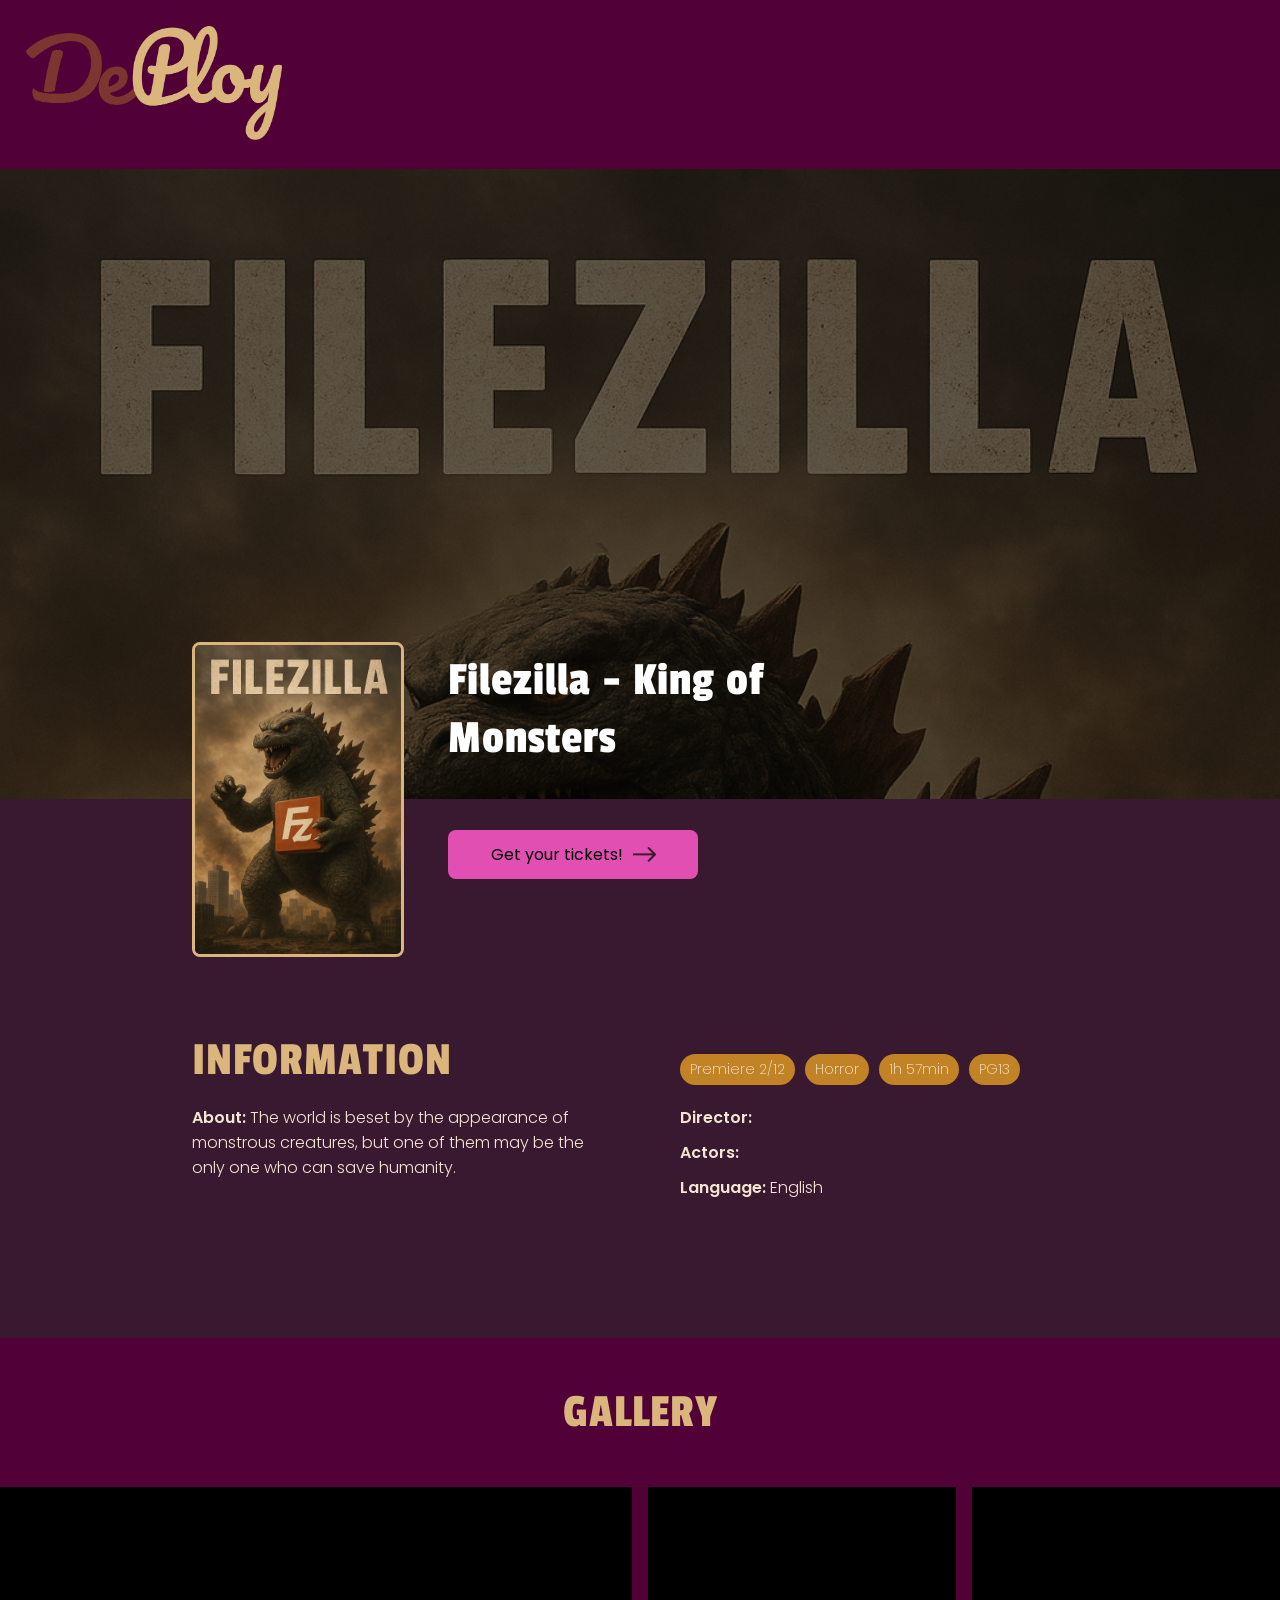
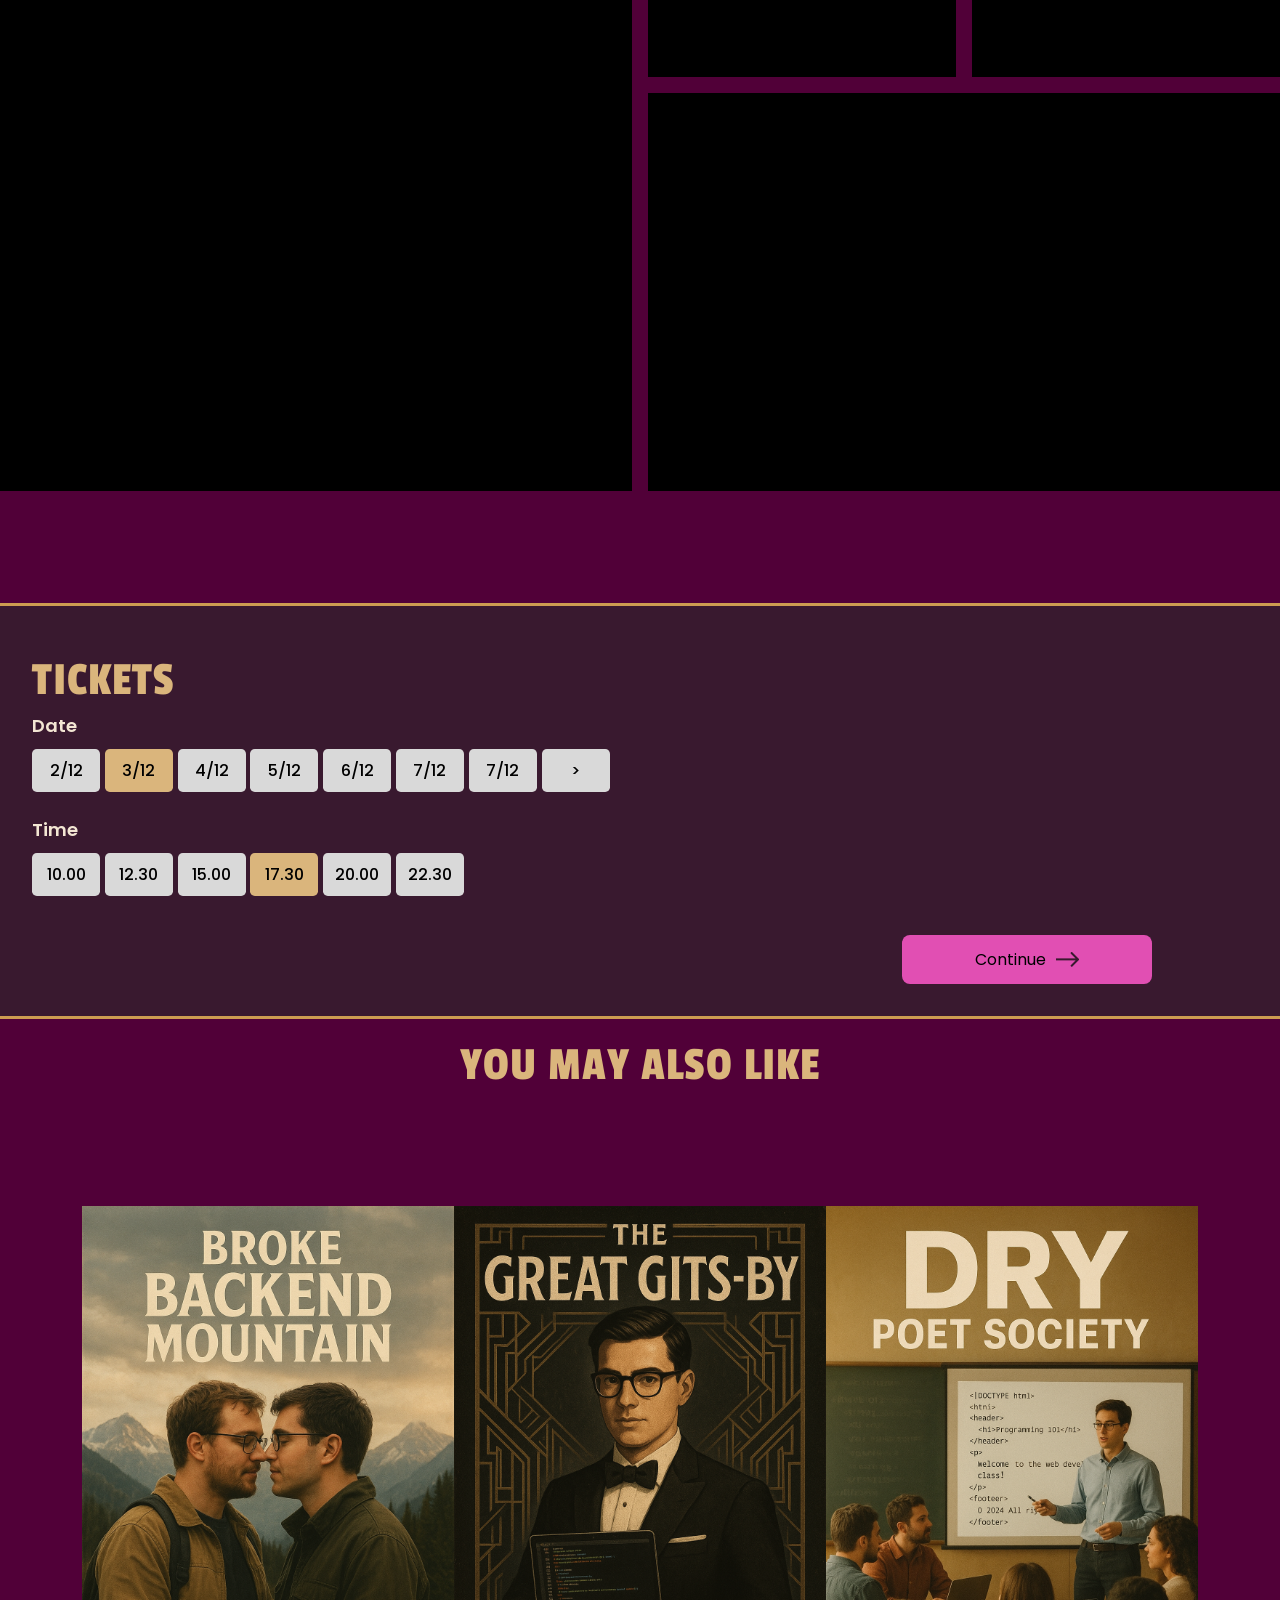
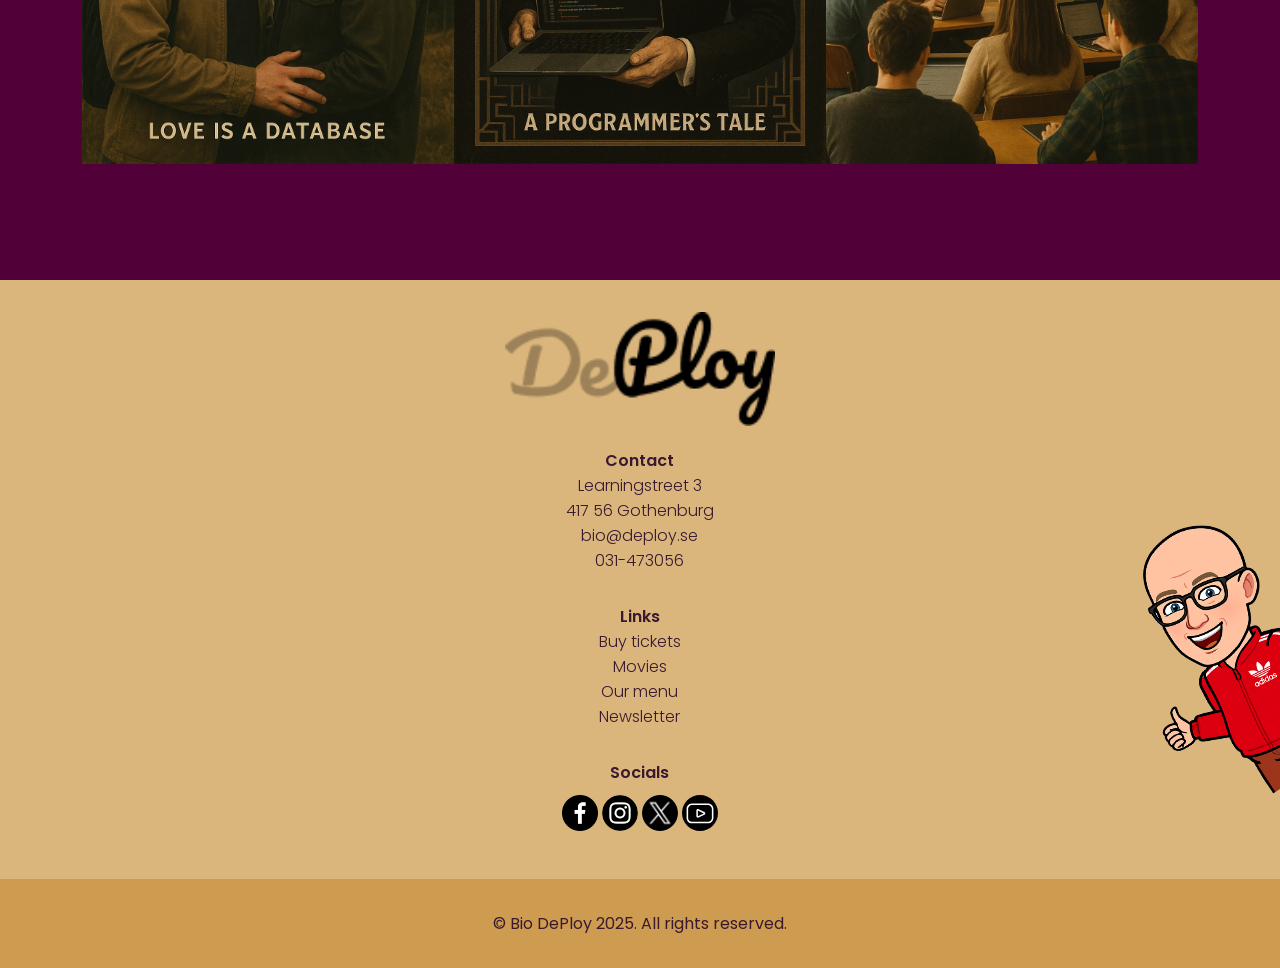
==== moviepage.html @ 93028e11 "please work" ====
<!DOCTYPE html>
<html lang="en">
<head>
    <meta charset="UTF-8">
    <meta name="viewport" content="width=device-width, initial-scale=1.0">
    <title>Document</title>

    <link rel="stylesheet" href="style.css">
</head>
<body>
   
    <header>
        <img class="logo" src="images/Logga(1).png">
   </header>
        <section class="movie-presentation">

            <!-- BACKGROUND IMAGE, MOVIE POSTER, H1 & BUTTON -->
            <div class="image-container"> 
                <h1>Filezilla - King of Monsters</h1>
                <img class="moviepage-poster" src="images/FILEZILLA.png">
                <button class="button-info">Get your tickets! <img src="images/button-arrow.png"></button>
            </div>
    
        </section>
            
            <section class="movie-information">
            <h2>Information</h2>
            <div class="info-boxes">
                <div class="info-box">Premiere 2/12</div>
                <div class="info-box">Horror</div>
                <div class="info-box">1h 57min</div>
                <div class="info-box">PG13</div>
            </div>
            <p><strong>About:</strong> The world is beset by the appearance of monstrous creatures, 
                but one of them may be the only one who can save humanity.</p>
            <div class="movie-information-details">
                <p><strong>Director:</strong> </p>
                <p><strong>Actors:</strong> </p>
                <p><strong>Language:</strong> English</p>        
            </div>
            
        </section>
            
        <!--GALLERY-->
        <div class="secondary-background gallery-carousel">
            <h2>GALLERY</h2>
            <div class="carousel-container">
                <img class="carousel-img" src="images/Brokebackend.png">
                <img class="carousel-img" src="images/GreatGitsby.png">
                <img class="carousel-img" src="images/drypoet.png">
            </div>
        </div>
        
        <div class="secondary-background" id="gallery-grid">
            <h2>GALLERY</h2>
            <div class="gallery-grid-container">
                <div></div>
                <div></div>
                <div></div>
                <div></div>
                <div></div>
                <div></div>
                <div></div>
                <div></div>
                
            </div>
        </div>

        <div class="divider-gold"></div>

        <!-- BOOKING MODULE -->
        <section class="booking-module">
            <div class="booking-module-text">
                <h2>Tickets</h2>
                <p><strong>Date</strong></p>
            </div>
            <div class="date-block-container">
                <div class="date-block">2/12</div>
                <div class="date-block" id="date-block-selected">3/12</div>
                <div class="date-block">4/12</div>
                <div class="date-block">5/12</div>
                <div class="date-block">6/12</div>
                <div class="date-block">7/12</div>
                <div class="date-block">7/12</div>
                <div class="date-block" id="more">></div>
            </div>
            <div class="booking-module-text">
                <p><strong>Time</strong></p>
            </div>
            <div class="time-block-container">
                <div class="time-block">10.00</div>
                <div class="time-block">12.30</div>
                <div class="time-block">15.00</div>
                <div class="time-block" id="date-block-selected">17.30</div>
                <div class="time-block">20.00</div>
                <div class="time-block">22.30</div>
            </div>
            <button class="button-info">Continue<img src="images/button-arrow.png"></button>
        </section>
<div class="divider-gold"></div>

    <!--CAROUSEL-->
    <div class="secondary-background">
        <h2>YOU MAY ALSO LIKE</h2>
        <div class="carousel-container">
            <img class="carousel-img" src="images/Brokebackend.png">
            <img class="carousel-img" src="images/GreatGitsby.png">
            <img class="carousel-img" src="images/drypoet.png">
        </div>
    </div>

<footer>
    <div class="footer-grid">
            <img class="logo" src="images/logo-black.png">
        <section class="p1">
            <p><strong>Contact</strong><br>
                Learningstreet 3<br>
                417 56 Gothenburg<br>
                
                bio@deploy.se<br>
                031-473056<br>        
            </p>
        </section>
        
        <section class="p2">
            <p><strong>Links</strong><br>
                Buy tickets<br>
                Movies<br>
                Our menu<br>
                Newsletter<br>
            </p>
        </section>
        
        <section class="p3">
            <p><strong>Socials</strong></p>
        </section>
        <section class="grid-logos">
            <img class="fb" src="images/fb-logo.svg">
            <img class="ig" src="images/ig-logo.svg">
            <img class="x" src="images/x-logo.svg">
            <img class="yt" src="images/yt-logo.svg">
        </section>
    </div>
    <img class="hans" src="images/hans-approves.png">
    <section class="copyright">
        &copy; Bio DePloy 2025. All rights reserved.
    </section>
    </footer>

    
</body>
</html>
---- style.css ----
@import url('https://fonts.googleapis.com/css2?family=Great+Vibes&family=Londrina+Sketch&family=Noto+Serif+Oriya:wght@400..700&family=Passion+One:wght@400;700;900&family=Permanent+Marker&family=Poppins:ital,wght@0,100;0,200;0,300;0,400;0,500;0,600;0,700;0,800;0,900;1,100;1,200;1,300;1,400;1,500;1,600;1,700;1,800;1,900&family=Roboto+Mono:ital,wght@0,100..700;1,100..700&family=Story+Script&display=swap');


:root {
    --primary-bg-color: #39192F;
    --secondary-bg-color: #510038;
    --contrast-color:#DAB57C;
    --contrast-button:#CD9C51;
    --gold-100: #C18325;
    --primary-txt-color:#F3E6D3;
    --main-button-color:#E14FB3;
    --primary-font-family: 'Passion One', sans-serif;
    --p-font-family: 'Poppins', sans-serif;
    --light-grey: #D9D9D9;
}

* {
  margin: 0;
  box-sizing: border-box;
}

body{
    background-color: var(--primary-bg-color);
    size: 16px;
 }

 h1 {
  font-family: Passion One;
  color: var(--primary-txt-color);
  font-size: 40px;
  font-weight: normal;
  letter-spacing: 1px;
 }

 h2{
    text-align: center;
    font-size: 30px;
    font-family: var(--primary-font-family);
    color:var(--primary-txt-color);
    text-transform: uppercase;
    font-weight: normal;
    letter-spacing: 1px;
}

 p {
  font-family: Poppins;
  font-size: 16px;
  color: var(--primary-txt-color);
  margin-bottom: 10px;
  font-weight: 300;
 }

  p strong {
  font-family: Poppins;
  font-size: 16px;
  color: var(--primary-txt-color);
  margin-bottom: 10px;
  font-weight: 600;
 }

.bold {
  font-weight: 600;
  margin-bottom: 20px;
}

.logo{
    width: 20%;
    /* height: 0%; */
    margin: 2% 2%;  
}

header {
    background-color: var(--secondary-bg-color);
}

.image-container {
    position: relative;
    display: inline-block;
    width: 100vw;
    height: 50vh; 
    background-repeat: no-repeat;
    background-image: linear-gradient(rgba(0, 0, 0, 0.6), rgba(0, 0, 0, 0.6)), url("../images/FILEZILLA.png");
    background-size: 100% auto;
  }

  .secondary-background {
    background-color: var(--secondary-bg-color);
    padding: 20px;
  }

  .divider-gold {
    height: 3px;
    background-color: #CD9C51;
  }
  
  .hero-img {
    width: 100vw;          
    height: 100%;     
    display: block;
  }


  /* --- MOVIE PAGE ---*/

  .movie-presentation {
    position: relative;
  }

  .image-container {
    position: relative;
  }

  .image-container h1 {
    position: absolute;
    bottom: 1rem;
    left: 47%;
    width: 50%;
    font-size: 2rem; 
  }

  .moviepage-poster {
    position: absolute;
    right: 58%;
    bottom: -25%;
    height: 50%;

    border: 0.2rem solid var(--contrast-color);
    border-radius: 0.5rem;
  }

  .movie-presentation button {
    position: absolute;
    bottom: -5rem;
    left: 47%;
  }

  .movie-information {
    position: relative;
    display: flex;
    flex-direction: column;
    margin: 40% 1.5rem 20% 1.5rem;
  }

  .movie-information h2 {
    text-align: left;
  }

  .info-boxes {
    display: flex;
    flex-direction: row;
  }

  .info-box {
    background-color: var(--gold-100);
    padding: 5px 10px 5px 10px;
    border-radius: 50px;
    margin-left: 0px;
    margin-top: 20px;
    margin-right: 10px;
    margin-bottom: 20px;
    font-family: Poppins;
    font-size: 14px;
    color: var(--primary-txt-color);
    font-weight: 200;
  }

  /* --- BOOKING MODULE --- */

  .booking-module {
    display: flex;
    flex-direction: column;
    justify-content: center;
    align-items: flex-start;
    padding: 3rem 2rem 6rem 2rem;
    position: relative;
  }

  .booking-module-text {
    display: flex;
    justify-content: flex-start;
    flex-direction: column;
  }

  .booking-module-text p strong {
    font-size: 18px;
  }

  .booking-module-text h2{
    text-align: left;
    margin-bottom: 0.3rem;
  }

  .date-block-container {
    display: flex;
    flex-wrap: wrap;
    justify-content: flex-start;
    gap: 0.3rem;
    font-family: var(--p-font-family);
    font-weight: 300;
    font-size: 1rem;
    margin-bottom: 1.5rem;
  }

  .date-block {
      background-color: var(--light-grey);
      padding: 0.5rem;
      border-radius: 0.3rem;
      width: 68px;
      height: 43px;
      display: flex;
      justify-content: center;
      align-items: center;
      font-weight: 500;
}

#date-block-selected {
    background-color: var(--contrast-color);
}

  #more {
    display: flex;
    justify-content: center;
    align-items: center;
  }

    .time-block-container {
    display: flex;
    flex-wrap: wrap;
    justify-content: flex-start;
    gap: 0.3rem;
    font-family: var(--p-font-family);
    font-weight: 300;
    font-size: 1rem;
    margin-bottom: 1.5rem;
  }

  .time-block {
      background-color: var(--light-grey);
      padding: 0.5rem;
      border-radius: 0.3rem;
      width: 68px;
      height: 43px;
      display: flex;
      justify-content: center;
      align-items: center;
      font-weight: 500;
  }

  .booking-module button {
    position: absolute;
    right: 10%;
    bottom: 2rem;
  }


  .button-main{
    background-color: var(--light-grey);
  }

  .button-info{
    background-color: var(--main-button-color);
  }
  
  .button-main, .button-info {
    border: none;
    padding: 15px 10px 15px 10px;
    border-radius: 8px;
    cursor: pointer;
    font-size: 16px;
    transition: background-color 0.3s ease;
    font-family: 'Poppins', sans-serif;
    /* width: 100; */
    display: flex;
    justify-content: center;
    align-items: center;
    column-gap: 10px;
}
  
  .button-main:hover,
  .button-info:hover {
    background-color: rgba(255, 255, 255, 0.8);
    color: #000;
  }

#gallery-grid {
  display: none;
}

.carousel-img{
    width: 30%;
    margin-top: 2vh;
}

.offer{
    display: flex;
    justify-content: space-around;
    position: relative;
}

.carousel-container{
    background-color: var(--secondary-bg-color);
    display: flex;
    justify-content: center;

}

.offer > img:last-of-type {
    width: 30%;
    height: 30%;
    position: absolute;
    top: 40%;
    left: 50%;
}

.newsletter{
    background-color: var(--contrast-color);
    width: 100%;
    height:10vh;
    margin-bottom: 20px;
    display: flex;
    justify-content: space-around;
    align-items: center;
}

.newsletter > p {
    font-size: 1rem;
}

.newsletter > input{
    width: 20vw;
    height: 3vh;
    border-radius: 5px;
    color:grey;
}

.upcoming-movies{
    display: flex;
    justify-content: center;
}


/* --- FOOTER --- */

footer{
    background-color: var(--contrast-color);
    position: relative;
  }

footer p {
      color: var(--primary-bg-color);
}
footer p strong {
      color: var(--primary-bg-color);
}

.footer-grid {
  display: grid;
  grid-template-columns: repeat(6, auto);
  grid-template-rows: repeat(14, auto);
}

.footer-grid .logo {
  width: 50%;
  margin-top: 2rem;
  justify-self: center;

  grid-column: 3 / 5;
  grid-row: 2 / 3;
}

.footer-grid .p1 {
  text-align: center;
  padding: 10px;
  
  grid-column: 3 / 5;
  grid-row: 4 / 6;
}

.footer-grid .p2 {
  text-align: center;
  padding: 10px;

  grid-column: 3 / 5;
  grid-row: 7 / 9;
}

.footer-grid .p3 {
  text-align: center;
  padding-top: 10px;

  grid-column: 3 / 5;
  grid-row: 10 / 11;
}

.footer-grid .grid-logos {
  justify-self: center;
  margin-bottom: 2rem;

  grid-column: 3 / 5;
  grid-row: 11 / 12;
}

.footer-grid .grid-logos img {
  height: 70%;
}

.hans {
    position: absolute;
    height: 40%;
    right: -91px;
    bottom: 176px;
    rotate: 327deg;
}

.copyright {
  padding: 2rem;
  background-color: var(--contrast-button);
  text-align: center;

  font-family: var(--p-font-family);
  color: var(--primary-bg-color);
}




@import url('https://fonts.googleapis.com/css2?family=Great+Vibes&family=Londrina+Sketch&family=Noto+Serif+Oriya:wght@400..700&family=Passion+One:wght@400;700;900&family=Permanent+Marker&family=Poppins:ital,wght@0,100;0,200;0,300;0,400;0,500;0,600;0,700;0,800;0,900;1,100;1,200;1,300;1,400;1,500;1,600;1,700;1,800;1,900&family=Roboto+Mono:ital,wght@0,100..700;1,100..700&family=Story+Script&display=swap');


:root {
    --primary-bg-color: #39192F;
    --secondary-bg-color: #510038;
    --contrast-color:#DAB57C;
    --contrast-button:#CD9C51;
    --gold-100: #C18325;
    --primary-txt-color:#F3E6D3;
    --main-button-color:#E14FB3;
    --primary-font-family: 'Passion One', sans-serif;
    --p-font-family: 'Poppins', sans-serif;
    --light-grey: #D9D9D9;
}

body{
    background-color: var(--primary-bg-color);
    margin: 0;
 }

 h1{
    color:white;
    font-family: 'Passion One';
    font-weight: 500;
    font-size: 4rem;
    margin: 0 0 1rem 0;
    line-height: 1.2;
}

h2{
    font-size: 3rem;
}

.logo{
    width: 20%;
    /* height: 0%; */
    margin: 2% 2%;  
}

header {
    background-color: var(--secondary-bg-color);
}

.image-container {
    position: relative;
    display: inline-block;
    width: 100%;
}
  
.hero-img {
    width: 100%;               
    display: block;
    max-height: 750px;  
    object-fit: cover;  
    filter: brightness(0.5);
}

.button-container {   
    position: absolute;  
    bottom: 80px;        
    left: 50%;           
    transform: translateX(-50%);
    display: flex;
    flex-direction: column;
    align-items: center;
    width: 90%;
    max-width: 600px;
    gap: 10px;
    padding: 0 20px;
}

.button-main{
    background-color: var(--contrast-button);
}

.button-info{
    background-color: var(--main-button-color);
}
  
.button-main, .button-info {
    border: none;
    padding: 12px 30px;
    border-radius: 8px;
    cursor: pointer;
    font-size: 16px;
    transition: background-color 0.3s ease;
    font-family: 'Poppins', sans-serif;
    width: 250px;
    text-align: center;
}
  
.button-main:hover,
.button-info:hover {
    background-color: rgba(255, 255, 255, 0.8);
    color: #000;
}



.carousel-img{
    width: 30%;
    margin-top: 2vh;
}

.offer{
    display: flex;
    justify-content: space-around;
    position: relative;
}

#popcorn {
    position: relative;  
    width: 100%;
    display: flex;
    flex-direction: column;
    justify-content: space-between;
    align-items: center;
    min-height: 400px;
    padding: 40px 20px;
}

#popcorn img {
    position: absolute;
    width: 100%;
    height: 100%;
    object-fit: cover;
    filter: brightness(0.5);
    z-index: 0;
    top: 0;
    left: 0;
}

.popcorn-content {
    flex: 1;
    display: flex;
    flex-direction: column;
    justify-content: center;
    align-items: center;
    text-align: center;
    color: #F3E6D3; 
    width: 90%;
    max-width: 600px;
    z-index: 1;
    padding: 20px;
}

.popcorn-content h2 {
    font-size: 2rem;
    margin-bottom: 1rem;
}

.popcorn-content p {
    color: var(--primary-txt-color);
    font-size: 1rem;
    margin-bottom: 1.5rem;
}

.popcorn-content button {
    margin-top: 1rem;
}

.popcorn-disclaimer {
    padding-bottom: 20px;
    color: white;
    margin: 0;
    text-align: center;
    z-index: 1;
    font-size: 0.9rem;
}


  
h2{
    text-align: center;
    font-family: var(--primary-font-family);
    color:var(--contrast-color);       
}

.carousel-container{
    display: flex;
    justify-content: center;
    margin: 6rem 0;

}




.newsletter-section {
    background-color: #DAB57C;
    padding: 4rem 3rem;
    text-align: center;
}

.newsletter-section h2 {
    font-size: 3rem;
    margin-bottom: 1rem;
    color: var(--primary-bg-color);
}

.newsletter-section p {
    font-size: 2rem;
    margin-bottom: 2.5rem;
    color: var(--primary-bg-color);
}

.newsletter-form {
    display: flex;
    justify-content: center;
    align-items: center;
    gap: 20px;
    max-width: 800px;
    margin: 0 auto;
    flex-wrap: wrap; 
    padding: 0 10px; 
}

.newsletter-form input {
    flex: 1;
    min-width: 4rem; 
    font-size: 1rem;
    border: none;
    border-radius: 12px;
    background-color: rgba(255, 255, 255, 0.5);
    font-size: small;
}

.newsletter-form input::placeholder {
    color: rgba(0, 0, 0, 0.4);
}

.newsletter-form button {
    padding: 1rem 2rem;
    font-size: 1.5rem;
    border: none;
    border-radius: 12px;
    background-color: var(--main-button-color);
    color: #000;
    cursor: pointer;
    min-width: 150px; 
}

.upcoming-movies{
    display: flex;
    justify-content: center;
}


footer {
    background-color: var(--contrast-color);
    color: #000;

}


.footer-logo {
    text-align: center;
    margin-bottom: 40px;
    max-width: 1400px;
    margin-left: auto;
    margin-right: auto;
}

.footer-logo img {
    max-width: 300px;
}


.footer-container {
    display: flex;
    flex-direction: column;
    gap: 30px;
    max-width: 1400px;
    margin: 0 auto;
    position: relative;
    justify-content: center;
    align-items: center;
}

.footer-contact h3,
.footer-links h3,
.footer-socials h3 {
    font-size: 1.5rem;
    margin-bottom: 15px;
    font-weight: 700;
}

.footer-contact p {
    margin: 5px 0;
    font-size: 1rem;
}

.footer-links ul {
    list-style: none;
    padding: 0;
    margin: 0;
}

.footer-links li {
    margin-bottom: 10px;
}

.footer-links a {
    color: #000;
    text-decoration: none;
    font-size: 1rem;
}

.footer-links a:hover {
    text-decoration: underline;
}

.social-icons {
    display: flex;
    gap: 15px;
}

.social-icons img {
    width: 50px;
    height: 50px;
    border-radius: 50%;
}


.footer-bottom {
    margin-top: 40px;
}
.footer-contact,
.footer-links,
.footer-socials {
    text-align: center;
}

.footer-grid .p3 {
  text-align: center;
  padding-top: 10px;

  grid-column: 3 / 5;
  grid-row: 10 / 11;
}

.footer-grid .grid-logos {
  justify-self: center;
  margin-bottom: 2rem;

  grid-column: 3 / 5;
  grid-row: 11 / 12;
}

.footer-grid .grid-logos img {
  height: 70%;
}

.copyright {
    padding: 2rem;
    background-color: var(--contrast-button);
    text-align: center;
    font-family: var(--p-font-family);
    color: var(--primary-bg-color);


}


@media (min-width: 768px) {

    .footer-container {
        display: grid;
        grid-template-columns: 1fr 1fr 1fr 1.5fr;
        gap: 40px;
        align-items: start;
        padding: 0 40px;
    }
}
    
    .footer-contact {
        grid-column: 1;
    }
    
    .footer-links {
        grid-column: 2;
    
    }
    
    .footer-socials {
        grid-column: 3;
    }
    


@media (min-width: 1024px) {
    .footer-logo img {
        max-width: 350px;
    }
    
    .footer-container {
        gap: 60px;
    }
}


@media (min-width: 768px) {
    #popcorn {
        min-height: 500px;
        padding: 60px 40px;
    }
    
    .popcorn-content h2 {
        font-size: 3rem;
    }
    
    .popcorn-content p {
        font-size: 1.2rem;
    }
}

@media (min-width: 1024px) {
    #popcorn {
        min-height: 600px;
    }
    
    .popcorn-content {
        max-width: 800px;
    }
}


@media (max-width: 768px) {
    h1 {
        font-size: 2.5rem;
    }
    
    .button-container {
        bottom: 40px;
    }
    
    .button-main, .button-info {
        width: 220px;
    }
}

@media (max-width: 480px) {
    h1 {
        font-size: 1.8rem;
    }
    
    .button-main, .button-info {
        width: 180px;
        font-size: 14px;
        padding: 10px 20px;
    }
    
    .button-container {
        bottom: 30px;
        gap: 8px;
    }
}

@media (max-width: 360px) {
    h1 {
        font-size: 1.5rem;
    }
    
    .button-main, .button-info {
        width: 160px;
        font-size: 13px;
    }
}




/* --- DEVICE CUSTOMIZATION ---*/

/* @media (min-width: 500px) {
  .moviepage-h1-button button {
    bottom: 25%;
  }

  .movie-information {
    margin: 40% 10% 50px 10%;
    top: 0;
  }

  .booking-module {
    padding: 3rem 3rem 6rem 3rem
  }
} */


@media screen and (min-width: 1200px) {

  .image-container {
    height: 70vh;
  }
  
  .moviepage-poster {
    left: 15%;
  }

  .image-container h1 {
    left: 35%;
    width: 25%;
    font-size: 3rem;
  }

  .image-container button {
    left: 35%;
  }

  .movie-information {
    margin: 18% 15% 10% 15%;
    display: grid;
    grid-template-columns: repeat(2, 1fr);
    grid-column-gap: 5rem;
  }

  .gallery-carousel {
    display: none;
  }

  #gallery-grid {
    display: grid;
    padding: 3rem 0 3rem 0;
  }

  .gallery-grid-container {
    display: grid;
    grid-template-columns: repeat(4, 1fr);
    grid-template-rows: repeat(3, 1fr);
    gap: 1rem;
    height: 620px;

    margin: 3rem 0rem 3rem 0rem;
  }

  .gallery-grid-container div:first-child {
    grid-column: 1 / 3 ;
    grid-row: 1 / 4;
    background-color: black;
  }

  .gallery-grid-container div:nth-child(2) {
    grid-column: 3 / 4;
    grid-row: 1 / 2;
    background-color: black;
  }
  
  .gallery-grid-container div:nth-child(3) {
    grid-column: 4 / 5;
    grid-row: 1 / 2;
    background-color: black;
  }
  
  .gallery-grid-container div:nth-child(4) {
    grid-column: 3 / 5;
    grid-row: 2 / 4;
    background-color: black;
  }


}
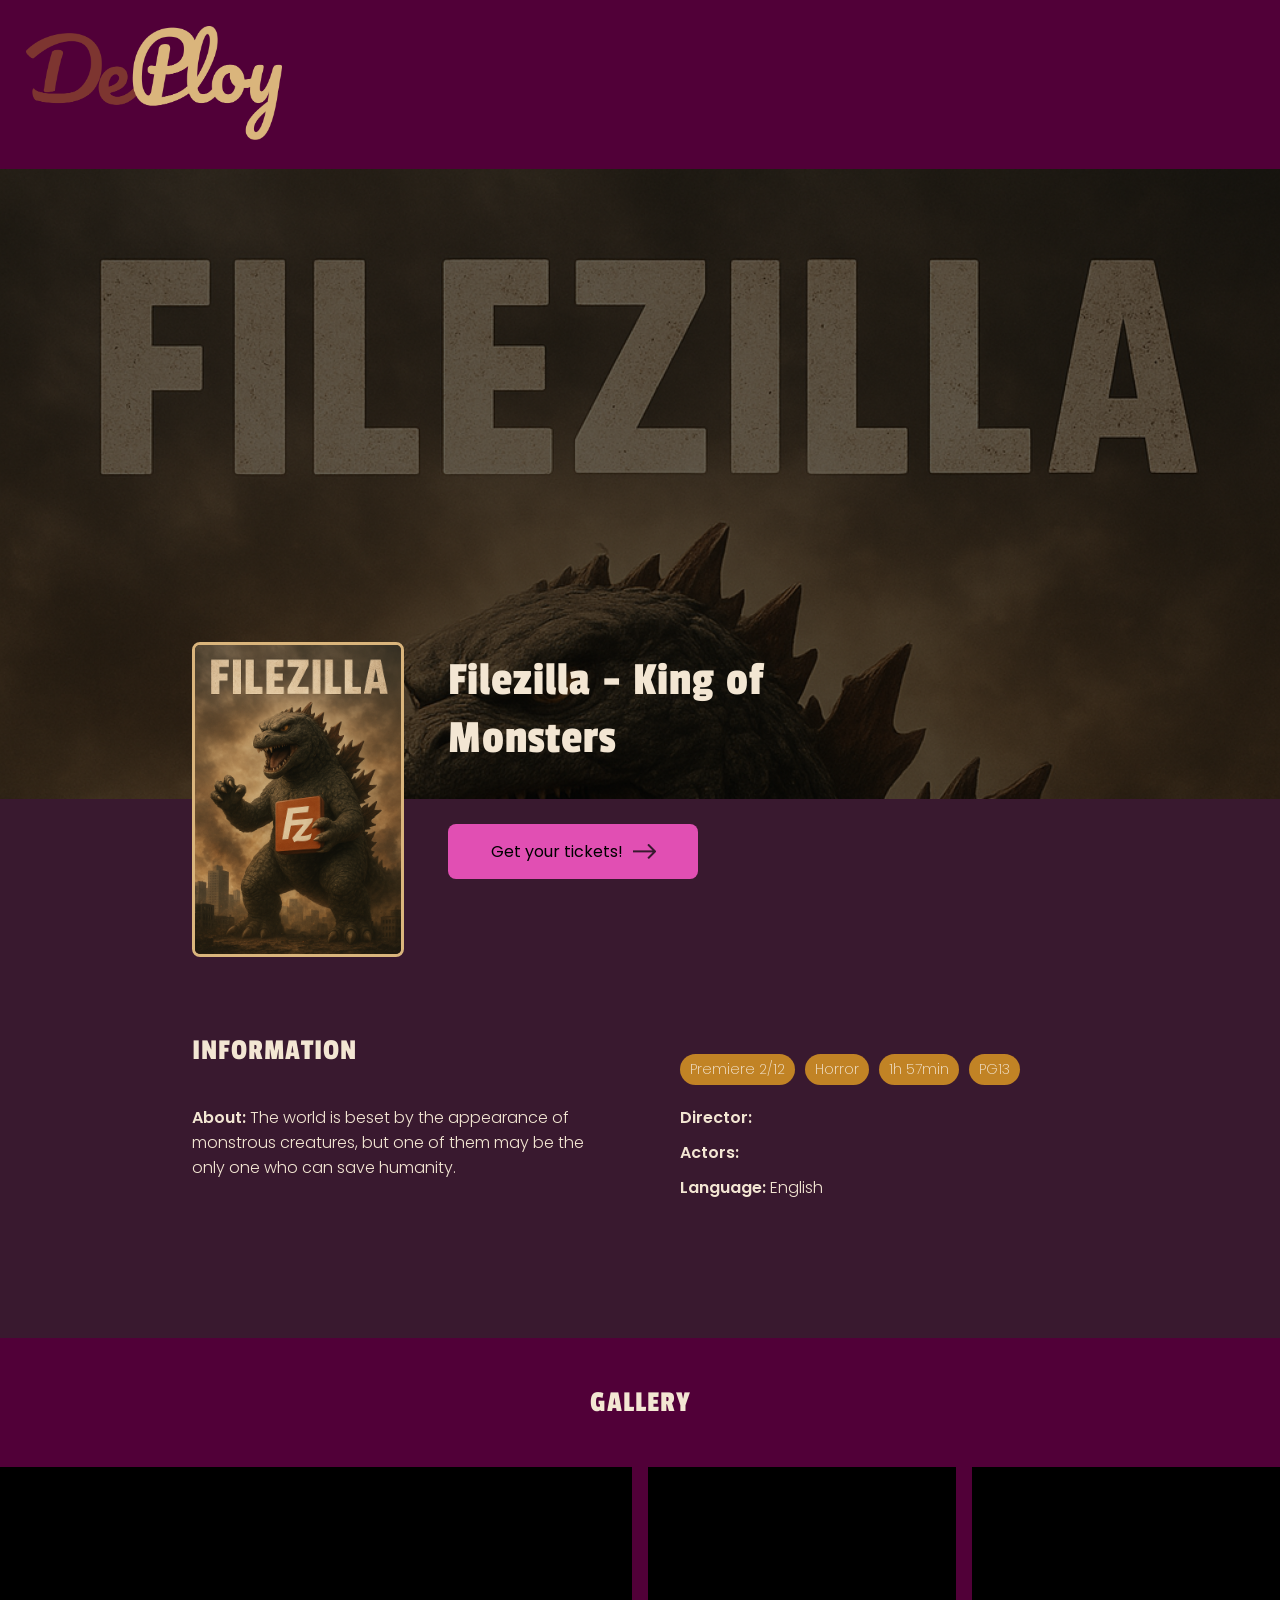
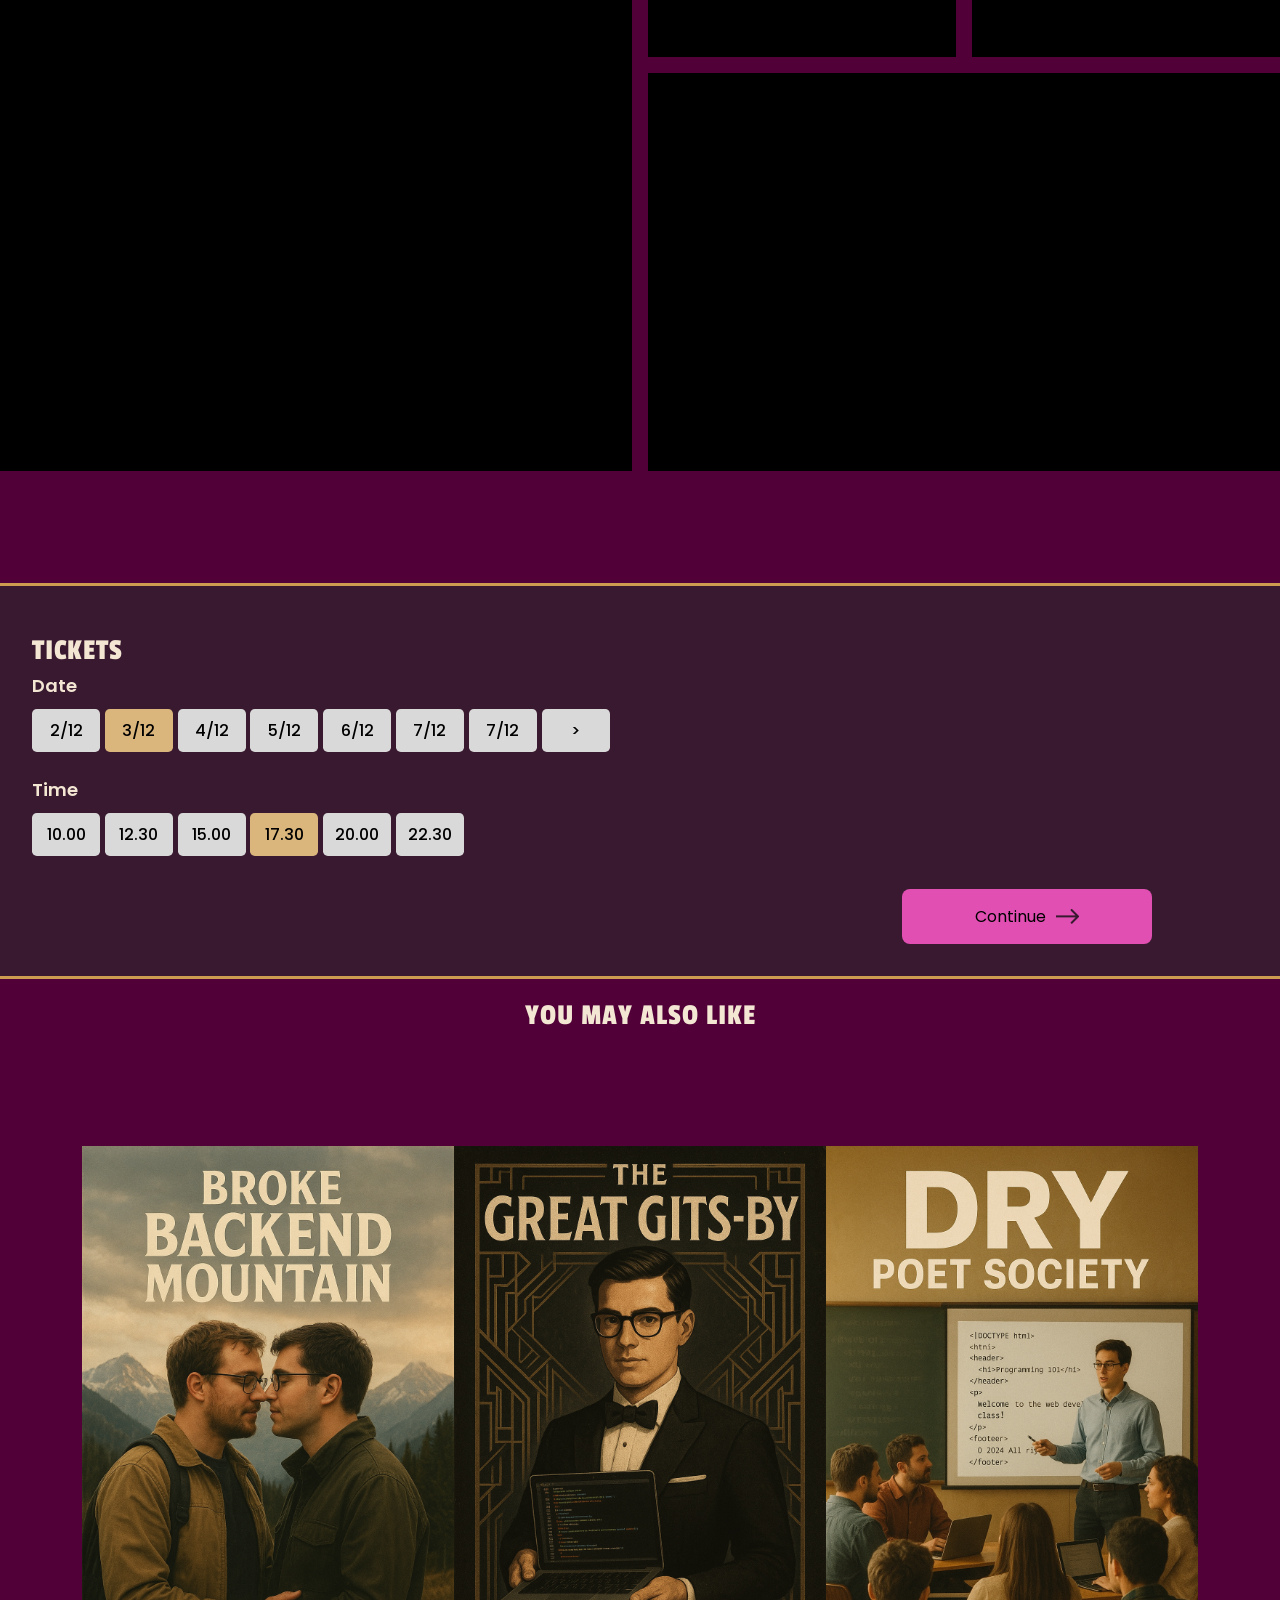
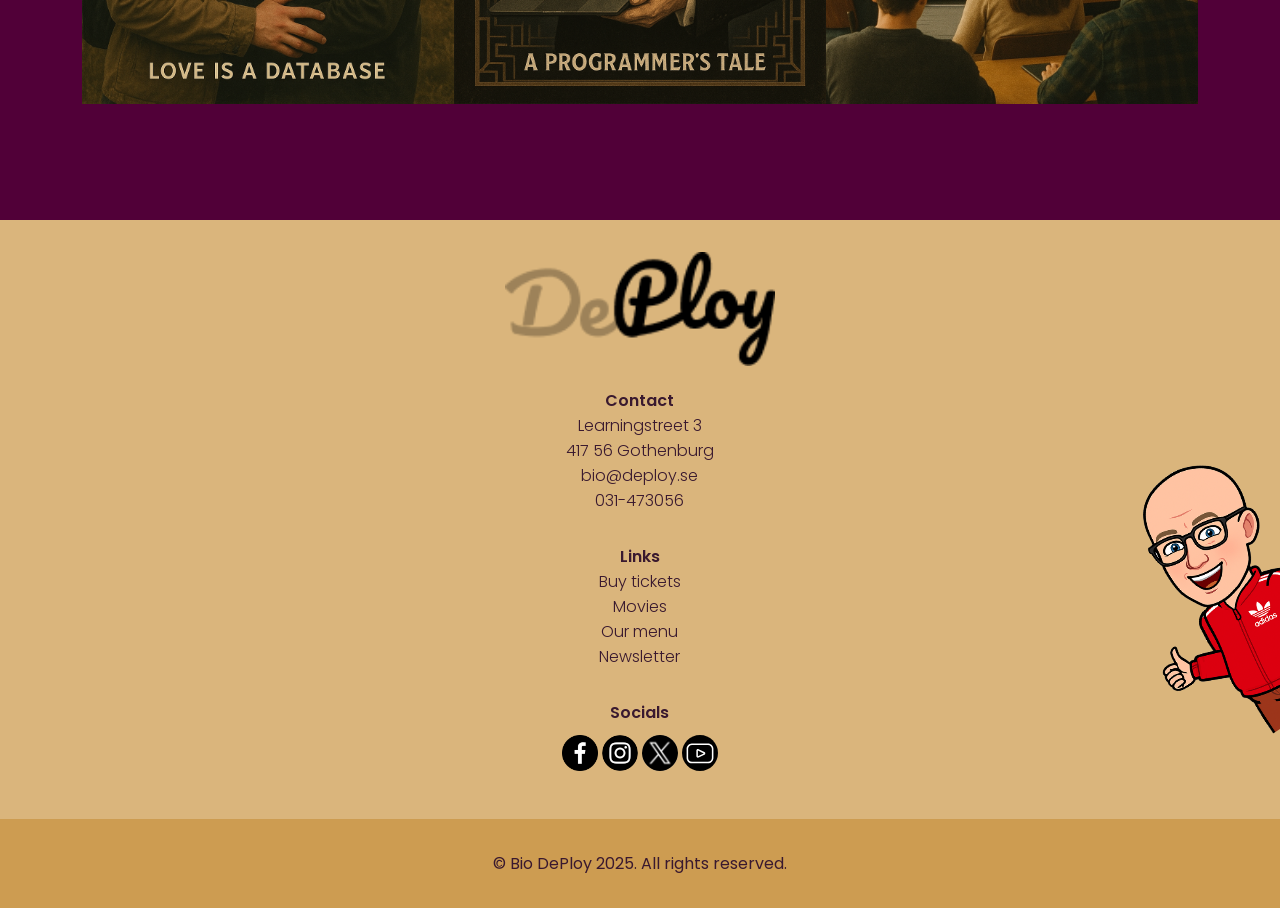
==== commit fc89a290: "added the entire site" ====
--- a/moviepage.html
+++ b/moviepage.html
@@ -4,8 +4,13 @@
     <meta charset="UTF-8">
     <meta name="viewport" content="width=device-width, initial-scale=1.0">
     <title>Document</title>
-
-    <link rel="stylesheet" href="style.css">
+    <link rel="stylesheet" href="css/style.css">
+    <link rel="stylesheet" href="css/components.css">
+    <link rel="stylesheet" href="css/moviepage.css">
+    <link rel="stylesheet" href="css/media.css">
+    <link rel="stylesheet" href="css/offer.css">
+    <link rel="stylesheet" href="css/footer.css">
+  
 </head>
 <body>
    
--- a/css/style.css
+++ b/css/style.css
@@ -0,0 +1,258 @@
+
+.image-container {
+    position: relative;
+    display: inline-block;
+    width: 100vw;
+    height: 50vh; 
+    background-repeat: no-repeat;
+    background-image: linear-gradient(rgba(0, 0, 0, 0.6), rgba(0, 0, 0, 0.6)), url("../images/FILEZILLA.png");
+    background-size: 100% auto;
+  }
+
+  .secondary-background {
+    background-color: var(--secondary-bg-color);
+    padding: 20px;
+  }
+
+  .divider-gold {
+    height: 3px;
+    background-color: #CD9C51;
+  }
+  
+  .hero-img {
+    width: 100vw;          
+    height: 100%;     
+    display: block;
+  }
+
+
+#gallery-grid {
+  display: none;
+}
+
+.carousel-img{
+    width: 30%;
+    margin-top: 2vh;
+}
+
+.offer{
+    display: flex;
+    justify-content: space-around;
+    position: relative;
+}
+
+.carousel-container{
+    background-color: var(--secondary-bg-color);
+    display: flex;
+    justify-content: center;
+
+}
+
+.offer > img:last-of-type {
+    width: 30%;
+    height: 30%;
+    position: absolute;
+    top: 40%;
+    left: 50%;
+}
+
+.newsletter{
+    background-color: var(--contrast-color);
+    width: 100%;
+    height:10vh;
+    margin-bottom: 20px;
+    display: flex;
+    justify-content: space-around;
+    align-items: center;
+}
+
+.newsletter > p {
+    font-size: 1rem;
+}
+
+.newsletter > input{
+    width: 20vw;
+    height: 3vh;
+    border-radius: 5px;
+    color:grey;
+}
+
+.upcoming-movies{
+    display: flex;
+    justify-content: center;
+}
+
+
+
+.copyright {
+  padding: 2rem;
+  background-color: var(--contrast-button);
+  text-align: center;
+
+  font-family: var(--p-font-family);
+  color: var(--primary-bg-color);
+}
+
+
+
+body{
+    background-color: var(--primary-bg-color);
+    margin: 0;
+ }
+
+ h1{
+    color:white;
+    font-family: 'Passion One';
+    font-weight: 500;
+    font-size: 4rem;
+    margin: 0 0 1rem 0;
+    line-height: 1.2;
+}
+
+h2{
+    font-size: 3rem;
+}
+
+.logo{
+    width: 20%;
+    /* height: 0%; */
+    margin: 2% 2%;  
+}
+
+header {
+    background-color: var(--secondary-bg-color);
+}
+
+.image-container {
+    position: relative;
+    display: inline-block;
+    width: 100%;
+}
+  
+.hero-img {
+    width: 100%;               
+    display: block;
+    max-height: 750px;  
+    object-fit: cover;  
+    filter: brightness(0.5);
+}
+
+.button-container {   
+    position: absolute;  
+    bottom: 80px;        
+    left: 50%;           
+    transform: translateX(-50%);
+    display: flex;
+    flex-direction: column;
+    align-items: center;
+    width: 90%;
+    max-width: 600px;
+    gap: 10px;
+    padding: 0 20px;
+}
+
+.button-main{
+    background-color: var(--contrast-button);
+}
+
+.button-info{
+    background-color: var(--main-button-color);
+}
+  
+.button-main, .button-info {
+    border: none;
+    padding: 12px 30px;
+    border-radius: 8px;
+    cursor: pointer;
+    font-size: 16px;
+    transition: background-color 0.3s ease;
+    font-family: 'Poppins', sans-serif;
+    width: 250px;
+    text-align: center;
+}
+  
+.button-main:hover,
+.button-info:hover {
+    background-color: rgba(255, 255, 255, 0.8);
+    color: #000;
+}
+
+
+
+.carousel-img{
+    width: 30%;
+    margin-top: 2vh;
+}
+
+h2{
+    text-align: center;
+    font-family: var(--primary-font-family);
+    color:var(--contrast-color);       
+}
+
+.carousel-container{
+    display: flex;
+    justify-content: center;
+    margin: 6rem 0;
+
+}
+
+.newsletter-section {
+    background-color: #DAB57C;
+    padding: 4rem 3rem;
+    text-align: center;
+}
+
+.newsletter-section h2 {
+    font-size: 3rem;
+    margin-bottom: 1rem;
+    color: var(--primary-bg-color);
+}
+
+.newsletter-section p {
+    font-size: 2rem;
+    margin-bottom: 2.5rem;
+    color: var(--primary-bg-color);
+}
+
+.newsletter-form {
+    display: flex;
+    justify-content: center;
+    align-items: center;
+    gap: 20px;
+    max-width: 800px;
+    margin: 0 auto;
+    flex-wrap: wrap; 
+    padding: 0 10px; 
+}
+
+.newsletter-form input {
+    flex: 1;
+    min-width: 4rem; 
+    font-size: 1rem;
+    border: none;
+    border-radius: 12px;
+    background-color: rgba(255, 255, 255, 0.5);
+    font-size: small;
+}
+
+.newsletter-form input::placeholder {
+    color: rgba(0, 0, 0, 0.4);
+}
+
+.newsletter-form button {
+    padding: 1rem 2rem;
+    font-size: 1.5rem;
+    border: none;
+    border-radius: 12px;
+    background-color: var(--main-button-color);
+    color: #000;
+    cursor: pointer;
+    min-width: 150px; 
+}
+
+.upcoming-movies{
+    display: flex;
+    justify-content: center;
+}
+
--- a/css/components.css
+++ b/css/components.css
@@ -0,0 +1,108 @@
+@import url('https://fonts.googleapis.com/css2?family=Great+Vibes&family=Londrina+Sketch&family=Noto+Serif+Oriya:wght@400..700&family=Passion+One:wght@400;700;900&family=Permanent+Marker&family=Poppins:ital,wght@0,100;0,200;0,300;0,400;0,500;0,600;0,700;0,800;0,900;1,100;1,200;1,300;1,400;1,500;1,600;1,700;1,800;1,900&family=Roboto+Mono:ital,wght@0,100..700;1,100..700&family=Story+Script&display=swap');
+
+
+:root {
+    --primary-bg-color: #39192F;
+    --secondary-bg-color: #510038;
+    --contrast-color:#DAB57C;
+    --contrast-button:#CD9C51;
+    --gold-100: #C18325;
+    --gold-40:#e6cea8;
+    --purple-medium:#780058;
+    --purple-medium-light:#9b006a;
+    --primary-txt-color:#F3E6D3;
+    --main-button-color:#E14FB3;
+    --primary-font-family: 'Passion One', sans-serif;
+    --p-font-family: 'Poppins', sans-serif;
+    --light-grey: #D9D9D9;
+}
+
+* {
+    margin: 0;
+    box-sizing: border-box;
+  }
+  
+  body{
+      background-color: var(--primary-bg-color);
+      size: 16px;
+   }
+  
+   h1 {
+    font-family: Passion One;
+    color: var(--primary-txt-color);
+    font-size: 40px;
+    font-weight: normal;
+    letter-spacing: 1px;
+   }
+  
+   h2{
+      text-align: center;
+      font-size: 30px;
+      font-family: var(--primary-font-family);
+      color:var(--primary-txt-color);
+      text-transform: uppercase;
+      font-weight: normal;
+      letter-spacing: 1px;
+  }
+  
+   p {
+    font-family: Poppins;
+    font-size: 16px;
+    color: var(--primary-txt-color);
+    margin-bottom: 10px;
+    font-weight: 300;
+   }
+  
+    p strong {
+    font-family: Poppins;
+    font-size: 16px;
+    color: var(--primary-txt-color);
+    margin-bottom: 10px;
+    font-weight: 600;
+   }
+  
+  .bold {
+    font-weight: 600;
+    margin-bottom: 20px;
+  }
+  
+  .logo{
+      width: 20%;
+      /* height: 0%; */
+      margin: 2% 2%;  
+  }
+  
+  header {
+      background-color: var(--secondary-bg-color);
+  }
+  
+
+
+  .button-main{
+    background-color: var(--light-grey);
+  }
+
+  .button-info{
+    background-color: var(--main-button-color);
+  }
+  
+  .button-main, .button-info {
+    border: none;
+    padding: 15px 10px 15px 10px;
+    border-radius: 8px;
+    cursor: pointer;
+    font-size: 16px;
+    transition: background-color 0.3s ease;
+    font-family: 'Poppins', sans-serif;
+    /* width: 100; */
+    display: flex;
+    justify-content: center;
+    align-items: center;
+    column-gap: 10px;
+}
+  
+  .button-main:hover,
+  .button-info:hover {
+    background-color: rgba(255, 255, 255, 0.8);
+    color: #000;
+  }
--- a/css/moviepage.css
+++ b/css/moviepage.css
@@ -0,0 +1,149 @@
+.movie-presentation {
+    position: relative;
+  }
+
+  .image-container {
+    position: relative;
+  }
+
+  .image-container h1 {
+    position: absolute;
+    bottom: 1rem;
+    left: 47%;
+    width: 50%;
+    font-size: 2rem; 
+  }
+
+  .moviepage-poster {
+    position: absolute;
+    right: 58%;
+    bottom: -25%;
+    height: 50%;
+
+    border: 0.2rem solid var(--contrast-color);
+    border-radius: 0.5rem;
+  }
+
+  .movie-presentation button {
+    position: absolute;
+    bottom: -5rem;
+    left: 47%;
+  }
+
+  .movie-information {
+    position: relative;
+    display: flex;
+    flex-direction: column;
+    margin: 40% 1.5rem 20% 1.5rem;
+  }
+
+  .movie-information h2 {
+    text-align: left;
+  }
+
+  .info-boxes {
+    display: flex;
+    flex-direction: row;
+  }
+
+  .info-box {
+    background-color: var(--gold-100);
+    padding: 5px 10px 5px 10px;
+    border-radius: 50px;
+    margin-left: 0px;
+    margin-top: 20px;
+    margin-right: 10px;
+    margin-bottom: 20px;
+    font-family: Poppins;
+    font-size: 14px;
+    color: var(--primary-txt-color);
+    font-weight: 200;
+  }
+
+  /* --- BOOKING MODULE --- */
+
+  .booking-module {
+    display: flex;
+    flex-direction: column;
+    justify-content: center;
+    align-items: flex-start;
+    padding: 3rem 2rem 6rem 2rem;
+    position: relative;
+  }
+
+  .booking-module-text {
+    display: flex;
+    justify-content: flex-start;
+    flex-direction: column;
+  }
+
+  .booking-module-text p strong {
+    font-size: 18px;
+  }
+
+  .booking-module-text h2{
+    text-align: left;
+    margin-bottom: 0.3rem;
+  }
+
+  .date-block-container {
+    display: flex;
+    flex-wrap: wrap;
+    justify-content: flex-start;
+    gap: 0.3rem;
+    font-family: var(--p-font-family);
+    font-weight: 300;
+    font-size: 1rem;
+    margin-bottom: 1.5rem;
+  }
+
+  .date-block {
+      background-color: var(--light-grey);
+      padding: 0.5rem;
+      border-radius: 0.3rem;
+      width: 68px;
+      height: 43px;
+      display: flex;
+      justify-content: center;
+      align-items: center;
+      font-weight: 500;
+}
+
+#date-block-selected {
+    background-color: var(--contrast-color);
+}
+
+  #more {
+    display: flex;
+    justify-content: center;
+    align-items: center;
+  }
+
+    .time-block-container {
+    display: flex;
+    flex-wrap: wrap;
+    justify-content: flex-start;
+    gap: 0.3rem;
+    font-family: var(--p-font-family);
+    font-weight: 300;
+    font-size: 1rem;
+    margin-bottom: 1.5rem;
+  }
+
+  .time-block {
+      background-color: var(--light-grey);
+      padding: 0.5rem;
+      border-radius: 0.3rem;
+      width: 68px;
+      height: 43px;
+      display: flex;
+      justify-content: center;
+      align-items: center;
+      font-weight: 500;
+  }
+
+  .booking-module button {
+    position: absolute;
+    right: 10%;
+    bottom: 2rem;
+  }
--- a/css/media.css
+++ b/css/media.css
@@ -0,0 +1,180 @@
+
+@media (min-width: 768px) {
+
+    .footer-container {
+        display: grid;
+        grid-template-columns: 1fr 1fr 1fr 1.5fr;
+        gap: 40px;
+        align-items: start;
+        padding: 0 40px;
+    }
+}
+    
+    .footer-contact {
+        grid-column: 1;
+    }
+    
+    .footer-links {
+        grid-column: 2;
+    
+    }
+    
+    .footer-socials {
+        grid-column: 3;
+    }
+    
+
+
+@media (min-width: 1024px) {
+    .footer-logo img {
+        max-width: 350px;
+    }
+    
+    .footer-container {
+        gap: 60px;
+    }
+}
+
+
+@media (min-width: 768px) {
+    #popcorn {
+        min-height: 500px;
+        padding: 60px 40px;
+    }
+    
+    .popcorn-content h2 {
+        font-size: 3rem;
+    }
+    
+    .popcorn-content p {
+        font-size: 1.2rem;
+    }
+}
+
+@media (min-width: 1024px) {
+    #popcorn {
+        min-height: 600px;
+    }
+    
+    .popcorn-content {
+        max-width: 800px;
+    }
+}
+
+
+@media (max-width: 768px) {
+    h1 {
+        font-size: 2.5rem;
+    }
+    
+    .button-container {
+        bottom: 40px;
+    }
+    
+    .button-main, .button-info {
+        width: 220px;
+    }
+}
+
+@media (max-width: 480px) {
+    h1 {
+        font-size: 1.8rem;
+    }
+    
+    .button-main, .button-info {
+        width: 180px;
+        font-size: 14px;
+        padding: 10px 20px;
+    }
+    
+    .button-container {
+        bottom: 30px;
+        gap: 8px;
+    }
+}
+
+@media (max-width: 360px) {
+    h1 {
+        font-size: 1.5rem;
+    }
+    
+    .button-main, .button-info {
+        width: 160px;
+        font-size: 13px;
+    }
+}
+
+
+
+@media screen and (min-width: 1200px) {
+
+  .image-container {
+    height: 70vh;
+  }
+  
+  .moviepage-poster {
+    left: 15%;
+  }
+
+  .image-container h1 {
+    left: 35%;
+    width: 25%;
+    font-size: 3rem;
+  }
+
+  .image-container button {
+    left: 35%;
+  }
+
+  .movie-information {
+    margin: 18% 15% 10% 15%;
+    display: grid;
+    grid-template-columns: repeat(2, 1fr);
+    grid-column-gap: 5rem;
+  }
+
+  .gallery-carousel {
+    display: none;
+  }
+
+  #gallery-grid {
+    display: grid;
+    padding: 3rem 0 3rem 0;
+  }
+
+  .gallery-grid-container {
+    display: grid;
+    grid-template-columns: repeat(4, 1fr);
+    grid-template-rows: repeat(3, 1fr);
+    gap: 1rem;
+    height: 620px;
+
+    margin: 3rem 0rem 3rem 0rem;
+  }
+
+  .gallery-grid-container div:first-child {
+    grid-column: 1 / 3 ;
+    grid-row: 1 / 4;
+    background-color: black;
+  }
+
+  .gallery-grid-container div:nth-child(2) {
+    grid-column: 3 / 4;
+    grid-row: 1 / 2;
+    background-color: black;
+  }
+  
+  .gallery-grid-container div:nth-child(3) {
+    grid-column: 4 / 5;
+    grid-row: 1 / 2;
+    background-color: black;
+  }
+  
+  .gallery-grid-container div:nth-child(4) {
+    grid-column: 3 / 5;
+    grid-row: 2 / 4;
+    background-color: black;
+  }
+
+
+}
--- a/css/offer.css
+++ b/css/offer.css
@@ -0,0 +1,65 @@
+.offer{
+    display: flex;
+    justify-content: space-around;
+    position: relative;
+}
+
+#popcorn {
+    position: relative;  
+    width: 100%;
+    display: flex;
+    flex-direction: column;
+    justify-content: space-between;
+    align-items: center;
+    min-height: 400px;
+    padding: 40px 20px;
+}
+
+#popcorn img {
+    position: absolute;
+    width: 100%;
+    height: 100%;
+    object-fit: cover;
+    filter: brightness(0.5);
+    z-index: 0;
+    top: 0;
+    left: 0;
+}
+
+.popcorn-content {
+    flex: 1;
+    display: flex;
+    flex-direction: column;
+    justify-content: center;
+    align-items: center;
+    text-align: center;
+    color: #F3E6D3; 
+    width: 90%;
+    max-width: 600px;
+    z-index: 1;
+    padding: 20px;
+}
+
+.popcorn-content h2 {
+    font-size: 2rem;
+    margin-bottom: 1rem;
+}
+
+.popcorn-content p {
+    color: var(--primary-txt-color);
+    font-size: 1rem;
+    margin-bottom: 1.5rem;
+}
+
+.popcorn-content button {
+    margin-top: 1rem;
+}
+
+.popcorn-disclaimer {
+    padding-bottom: 20px;
+    color: white;
+    margin: 0;
+    text-align: center;
+    z-index: 1;
+    font-size: 0.9rem;
+}
--- a/css/footer.css
+++ b/css/footer.css
@@ -0,0 +1,186 @@
+
+footer {
+    background-color: var(--contrast-color);
+    color: #000;
+
+}
+
+
+.footer-logo {
+    text-align: center;
+    margin-bottom: 40px;
+    max-width: 1400px;
+    margin-left: auto;
+    margin-right: auto;
+}
+
+.footer-logo img {
+    max-width: 300px;
+}
+
+
+.footer-container {
+    display: flex;
+    flex-direction: column;
+    gap: 30px;
+    max-width: 1400px;
+    margin: 0 auto;
+    position: relative;
+    justify-content: center;
+    align-items: center;
+}
+
+.footer-contact h3,
+.footer-links h3,
+.footer-socials h3 {
+    font-size: 1.5rem;
+    margin-bottom: 15px;
+    font-weight: 700;
+}
+
+.footer-contact p {
+    margin: 5px 0;
+    font-size: 1rem;
+}
+
+.footer-links ul {
+    list-style: none;
+    padding: 0;
+    margin: 0;
+}
+
+.footer-links li {
+    margin-bottom: 10px;
+}
+
+.footer-links a {
+    color: #000;
+    text-decoration: none;
+    font-size: 1rem;
+}
+
+.footer-links a:hover {
+    text-decoration: underline;
+}
+
+.social-icons {
+    display: flex;
+    gap: 15px;
+}
+
+.social-icons img {
+    width: 50px;
+    height: 50px;
+    border-radius: 50%;
+}
+
+
+.footer-bottom {
+    margin-top: 40px;
+}
+.footer-contact,
+.footer-links,
+.footer-socials {
+    text-align: center;
+}
+
+.footer-grid .p3 {
+  text-align: center;
+  padding-top: 10px;
+
+  grid-column: 3 / 5;
+  grid-row: 10 / 11;
+}
+
+.footer-grid .grid-logos {
+  justify-self: center;
+  margin-bottom: 2rem;
+
+  grid-column: 3 / 5;
+  grid-row: 11 / 12;
+}
+
+.footer-grid .grid-logos img {
+  height: 70%;
+}
+
+.copyright {
+    padding: 2rem;
+    background-color: var(--contrast-button);
+    text-align: center;
+    font-family: var(--p-font-family);
+    color: var(--primary-bg-color);
+
+}
+
+
+footer{
+    background-color: var(--contrast-color);
+    position: relative;
+  }
+
+footer p {
+      color: var(--primary-bg-color);
+}
+footer p strong {
+      color: var(--primary-bg-color);
+}
+
+.footer-grid {
+  display: grid;
+  grid-template-columns: repeat(6, auto);
+  grid-template-rows: repeat(14, auto);
+}
+
+.footer-grid .logo {
+  width: 50%;
+  margin-top: 2rem;
+  justify-self: center;
+
+  grid-column: 3 / 5;
+  grid-row: 2 / 3;
+}
+
+.footer-grid .p1 {
+  text-align: center;
+  padding: 10px;
+  
+  grid-column: 3 / 5;
+  grid-row: 4 / 6;
+}
+
+.footer-grid .p2 {
+  text-align: center;
+  padding: 10px;
+
+  grid-column: 3 / 5;
+  grid-row: 7 / 9;
+}
+
+.footer-grid .p3 {
+  text-align: center;
+  padding-top: 10px;
+
+  grid-column: 3 / 5;
+  grid-row: 10 / 11;
+}
+
+.footer-grid .grid-logos {
+  justify-self: center;
+  margin-bottom: 2rem;
+
+  grid-column: 3 / 5;
+  grid-row: 11 / 12;
+}
+
+.footer-grid .grid-logos img {
+  height: 70%;
+}
+
+.hans {
+    position: absolute;
+    height: 40%;
+    right: -91px;
+    bottom: 176px;
+    rotate: 327deg;
+}
